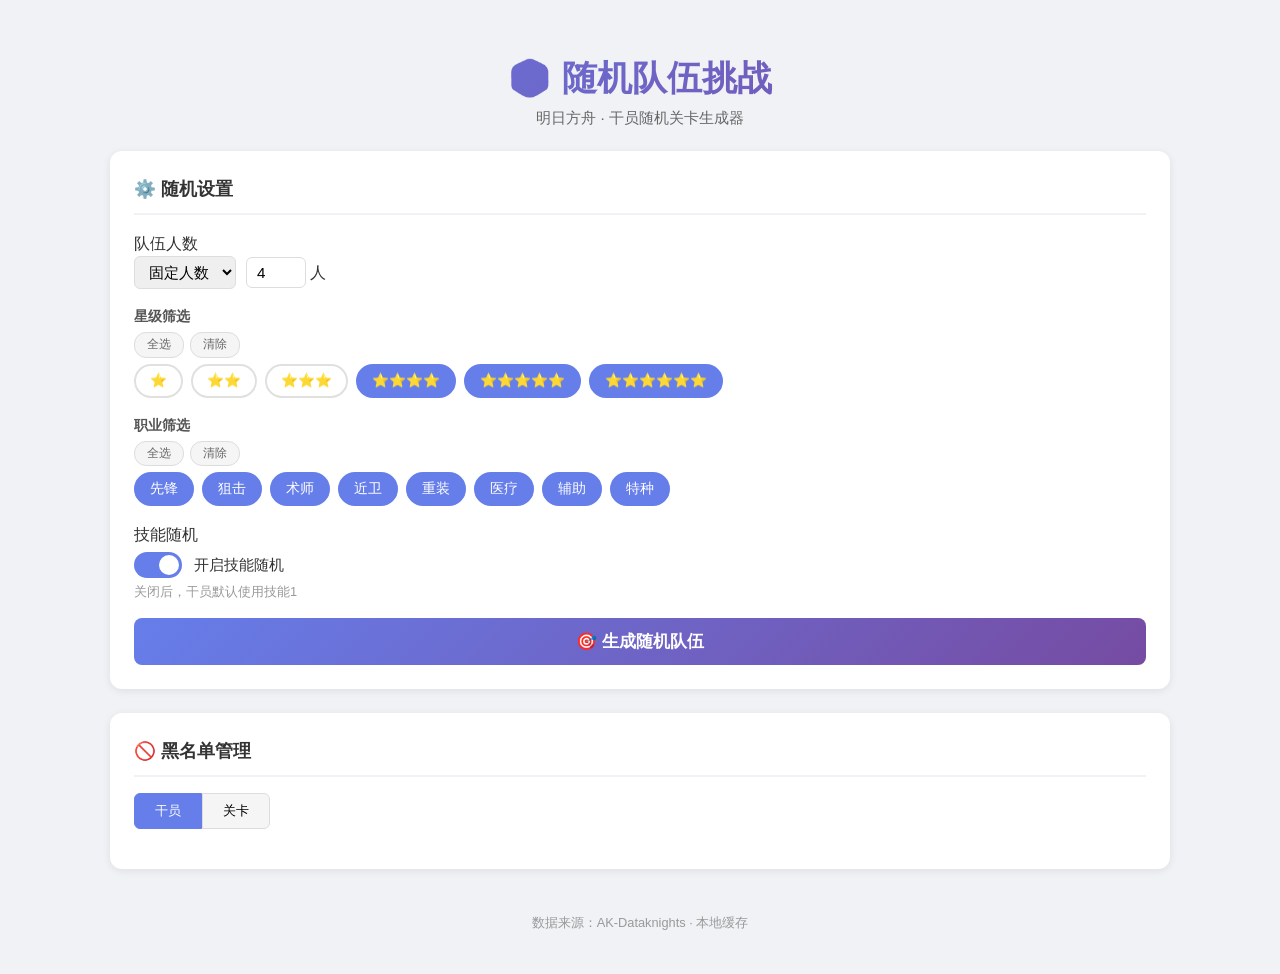
==== public/index.html @ 6cc7402a "cloudflare版本" ====
<!DOCTYPE html>
<html lang="zh-CN">
<head>
    <meta charset="UTF-8">
    <meta name="viewport" content="width=device-width, initial-scale=1.0">
    <title>明日方舟 - 随机队伍挑战</title>
    <link rel="stylesheet" href="style.css">
</head>
<body>
    <div id="app">
        <header>
            <h1>🎲 随机队伍挑战</h1>
            <p class="subtitle">明日方舟 · 干员随机关卡生成器</p>
        </header>

        <main>
            <!-- 设置面板 -->
            <section class="panel settings-panel">
                <h2>⚙️ 随机设置</h2>
                
                <div class="setting-group">
                    <label>队伍人数</label>
                    <div class="team-size-control">
                        <select id="sizeMode">
                            <option value="fixed">固定人数</option>
                            <option value="range">随机范围</option>
                        </select>
                        <div id="fixedSizeGroup">
                            <input type="number" id="fixedSize" value="4" min="1" max="12">
                            <span>人</span>
                        </div>
                        <div id="rangeSizeGroup" style="display:none;">
                            <input type="number" id="minSize" value="3" min="1" max="12">
                            <span>~</span>
                            <input type="number" id="maxSize" value="6" min="1" max="12">
                            <span>人</span>
                        </div>
                    </div>
                </div>

                <div class="setting-group">
                    <div class="setting-header">
                        <label for="starFilter">星级筛选</label>
                    </div>
                    <div class="filter-actions">
                        <button class="filter-btn select-all" data-target="star">全选</button>
                        <button class="filter-btn clear-all" data-target="star">清除</button>
                    </div>
                    <div class="filter-tags" id="starFilter">
                        <span class="tag" data-value="1">⭐</span>
                        <span class="tag" data-value="2">⭐⭐</span>
                        <span class="tag" data-value="3">⭐⭐⭐</span>
                        <span class="tag active" data-value="4">⭐⭐⭐⭐</span>
                        <span class="tag active" data-value="5">⭐⭐⭐⭐⭐</span>
                        <span class="tag active" data-value="6">⭐⭐⭐⭐⭐⭐</span>
                    </div>
                </div>

                <div class="setting-group">
                    <div class="setting-header">
                        <label for="professionFilter">职业筛选</label>
                    </div>
                    <div class="filter-actions">
                        <button class="filter-btn select-all" data-target="profession">全选</button>
                        <button class="filter-btn clear-all" data-target="profession">清除</button>
                    </div>
                    <div class="filter-tags" id="professionFilter">
                        <span class="tag active" data-value="先锋">先锋</span>
                        <span class="tag active" data-value="狙击">狙击</span>
                        <span class="tag active" data-value="术师">术师</span>
                        <span class="tag active" data-value="近卫">近卫</span>
                        <span class="tag active" data-value="重装">重装</span>
                        <span class="tag active" data-value="医疗">医疗</span>
                        <span class="tag active" data-value="辅助">辅助</span>
                        <span class="tag active" data-value="特种">特种</span>
                    </div>
                </div>
                <div class="setting-group">
                    <label>技能随机</label>
                    <div class="switch-wrapper">
                        <label class="switch">
                            <input type="checkbox" id="randomSkill" checked>
                            <span class="slider"></span>
                        </label>
                        <span class="switch-label" id="skillLabel">开启技能随机</span>
                    </div>
                    <p class="hint">关闭后，干员默认使用技能1</p>
                </div>

                <button id="generateBtn" class="btn-primary">🎯 生成随机队伍</button>
            </section>

            <!-- 结果展示 -->
            <section class="panel result-panel" id="resultPanel" style="display:none;">
                <h2>📋 随机结果</h2>
                
                <div class="stage-result" id="stageResult">
                    <h3>🎯 随机关卡</h3>
                    <div id="stageDisplay">加载中...</div>
                </div>

                <div class="team-result">
                    <h3>👥 队伍成员</h3>
                    <div id="teamDisplay" class="team-grid">
                        <!-- 动态渲染 -->
                    </div>
                </div>

                <div class="result-actions">
                    <button id="regenerateBtn" class="btn-secondary">🔄 重新生成</button>
                    <button id="excludeAllBtn" class="btn-danger">🚫 标记排除全部</button>
                </div>
            </section>

            <!-- 黑名单管理 -->
            <section class="panel exclude-panel">
                <h2>🚫 黑名单管理</h2>
                <div class="exclude-tabs">
                    <button class="tab-btn active" data-tab="operators">干员</button>
                    <button class="tab-btn" data-tab="stages">关卡</button>
                </div>
                <div id="excludeContent">
                    <!-- 动态渲染 -->
                </div>
            </section>
        </main>

        <footer>
            <p>数据来源：AK-Dataknights · 本地缓存</p>
        </footer>
    </div>

    <script src="script.js"></script>
</body>
</html>
---- public/style.css ----
* {
    margin: 0;
    padding: 0;
    box-sizing: border-box;
}

body {
    font-family: -apple-system, BlinkMacSystemFont, "Segoe UI", Roboto, sans-serif;
    background: #f0f2f5;
    color: #333;
    line-height: 1.6;
}

#app {
    max-width: 1100px;
    margin: 0 auto;
    padding: 20px;
}

header {
    text-align: center;
    padding: 30px 0 20px;
}

header h1 {
    font-size: 2.2em;
    background: linear-gradient(135deg, #667eea, #764ba2);
    -webkit-background-clip: text;
    -webkit-text-fill-color: transparent;
}

.subtitle {
    color: #666;
    font-size: 0.95em;
}

.panel {
    background: #fff;
    border-radius: 12px;
    padding: 24px;
    margin-bottom: 24px;
    box-shadow: 0 2px 8px rgba(0,0,0,0.08);
}

.panel h2 {
    font-size: 1.1em;
    margin-bottom: 16px;
    padding-bottom: 10px;
    border-bottom: 2px solid #f0f2f5;
}

.setting-group {
    margin-bottom: 16px;
}

.setting-header {
    display: flex;
    align-items: center;
    justify-content: flex-start;
    width: 100%;
    margin-bottom: 4px;
}

.setting-header label {
    font-weight: 600;
    font-size: 0.9em;
    color: #555;
    margin-bottom: 0;
}

/* 全选/清除按钮 - 紧挨在标题下方 */
.filter-actions {
    display: flex;
    gap: 6px;
    margin-bottom: 6px;
}

.filter-actions .filter-btn {
    padding: 1px 12px;
    border: 1px solid #ddd;
    border-radius: 12px;
    background: #f5f5f5;
    cursor: pointer;
    font-size: 0.75em;
    color: #666;
    transition: all 0.2s ease;
    display: inline-block;
    line-height: 1.8;
    user-select: none;
    margin: 0;
    box-shadow: none;
}

/* 全选按钮 hover - 绿色 */
.filter-actions .filter-btn.select-all:hover {
    background: #28a745;
    color: #fff;
    border-color: #28a745;
}

/* 清除按钮 hover - 红色 */
.filter-actions .filter-btn.clear-all:hover {
    background: #dc3545;
    color: #fff;
    border-color: #dc3545;
}

.filter-actions .filter-btn:active {
    transform: scale(0.95);
}

.filter-tags {
    display: flex;
    flex-wrap: wrap;
    gap: 8px;
    margin-top: 4px;
}

.team-size-control {
    display: flex;
    align-items: center;
    gap: 10px;
    flex-wrap: wrap;
}

.team-size-control select,
.team-size-control input {
    padding: 6px 10px;
    border: 1px solid #ddd;
    border-radius: 6px;
    font-size: 0.95em;
}

.team-size-control input {
    width: 60px;
}

.filter-tags {
    display: flex;
    flex-wrap: wrap;
    gap: 8px;
}

.tag {
    padding: 4px 14px;
    border: 2px solid #e0e0e0;
    border-radius: 20px;
    cursor: pointer;
    font-size: 0.85em;
    transition: all 0.2s;
    user-select: none;
}

.tag:hover {
    border-color: #667eea;
}

.tag.active {
    background: #667eea;
    color: #fff;
    border-color: #667eea;
}

/* Switch */
.setting-group .switch-wrapper {
    display: flex;
    align-items: center;
    gap: 12px;
    margin-top: 4px;
}

.switch {
    position: relative;
    display: inline-block;
    width: 48px;
    height: 26px;
    flex-shrink: 0;
}

.switch input {
    opacity: 0;
    width: 0;
    height: 0;
}

.slider {
    position: absolute;
    cursor: pointer;
    top: 0;
    left: 0;
    right: 0;
    bottom: 0;
    background: #ccc;
    border-radius: 26px;
    transition: 0.3s;
}

.slider::before {
    content: '';
    position: absolute;
    height: 20px;
    width: 20px;
    left: 3px;
    bottom: 3px;
    background: #fff;
    border-radius: 50%;
    transition: 0.3s;
}

.switch input:checked + .slider {
    background: #667eea;
}

.switch input:checked + .slider::before {
    transform: translateX(22px);
}

.switch-label {
    font-weight: 500;
    font-size: 0.95em;
    user-select: none;
}

.hint {
    font-size: 0.8em;
    color: #999;
    margin-top: 4px;
}

.btn-primary {
    width: 100%;
    padding: 12px;
    background: linear-gradient(135deg, #667eea, #764ba2);
    color: #fff;
    border: none;
    border-radius: 8px;
    font-size: 1.05em;
    font-weight: 600;
    cursor: pointer;
    transition: opacity 0.2s;
}

.btn-primary:hover {
    opacity: 0.9;
}

.btn-secondary {
    padding: 8px 20px;
    background: #667eea;
    color: #fff;
    border: none;
    border-radius: 6px;
    cursor: pointer;
    font-weight: 500;
}

.btn-danger {
    padding: 8px 20px;
    background: #e74c3c;
    color: #fff;
    border: none;
    border-radius: 6px;
    cursor: pointer;
    font-weight: 500;
}

.stage-result {
    background: #f8f9ff;
    padding: 16px;
    border-radius: 8px;
    margin-bottom: 16px;
}

.stage-result h3 {
    font-size: 0.95em;
    color: #555;
    margin-bottom: 4px;
}

#stageDisplay {
    font-size: 1.3em;
    font-weight: 600;
}

/* ===== 编队网格布局 - 2行6列 ===== */
.team-grid {
    display: grid;
    grid-template-columns: repeat(6, 1fr);
    gap: 8px;
    margin-top: 8px;
    max-width: 100%;
}

.team-grid .team-card {
    background: #f8f9ff;
    padding: 8px 6px;
    border-radius: 6px;
    border-left: 3px solid #667eea;
    text-align: center;
    font-size: 0.8em;
    min-height: 70px;
    display: flex;
    flex-direction: column;
    justify-content: center;
    align-items: center;
}

.team-card .op-name {
    font-weight: 600;
    font-size: 0.9em;
}

.team-card .op-info {
    font-size: 0.7em;
    color: #666;
}

.team-card .op-skill {
    font-size: 0.7em;
    color: #764ba2;
    margin-top: 2px;
}

.team-card .exclude-op-btn {
    margin-top: 4px;
    font-size: 0.65em;
    padding: 1px 8px;
    border: 1px solid #ddd;
    border-radius: 3px;
    cursor: pointer;
    background: #fff;
    transition: all 0.2s;
}

.team-card .exclude-op-btn:hover {
    background: #fee;
    border-color: #e74c3c;
}

/* 空位卡片 */
.team-card.empty-slot {
    background: #f5f5f7;
    border-left-color: #ccc;
    color: #bbb;
    font-size: 0.7em;
}

.star-emoji {
    color: #f5a623;
}

.result-actions {
    display: flex;
    gap: 12px;
    margin-top: 16px;
    flex-wrap: wrap;
}

.exclude-tabs {
    display: flex;
    gap: 0;
    margin-bottom: 16px;
}

.tab-btn {
    padding: 8px 20px;
    border: 1px solid #ddd;
    background: #f5f5f5;
    cursor: pointer;
    font-weight: 500;
}

.tab-btn:first-child {
    border-radius: 6px 0 0 6px;
}

.tab-btn:last-child {
    border-radius: 0 6px 6px 0;
}

.tab-btn.active {
    background: #667eea;
    color: #fff;
    border-color: #667eea;
}

.exclude-list {
    display: flex;
    flex-wrap: wrap;
    gap: 8px;
}

.exclude-item {
    background: #f0f2f5;
    padding: 4px 12px;
    border-radius: 16px;
    font-size: 0.85em;
    display: inline-flex;
    align-items: center;
    gap: 8px;
}

.exclude-item .remove-btn {
    cursor: pointer;
    color: #e74c3c;
    font-weight: bold;
}

.exclude-item .remove-btn:hover {
    color: #c0392b;
}

.empty-hint {
    color: #999;
    font-size: 0.9em;
}

footer {
    text-align: center;
    color: #999;
    font-size: 0.8em;
    padding: 20px 0;
}

/* ===== 响应式 ===== */

/* 平板：改为4列 */
@media (max-width: 820px) {
    .team-grid {
        grid-template-columns: repeat(4, 1fr);
    }
}

/* 手机：改为2列 */
@media (max-width: 540px) {
    .team-grid {
        grid-template-columns: repeat(2, 1fr);
    }
    
    .filter-actions .filter-btn {
        padding: 1px 8px;
        font-size: 0.75em;
    }
    
    .panel {
        padding: 16px;
    }
}

/* ===== 干员头像样式 ===== */
.avatar-wrapper {
    display: flex;
    justify-content: center;
    align-items: center;
    width: 56px;
    height: 56px;
    margin: 0 auto 4px;
    border-radius: 50%;
    overflow: hidden;
    background: #e8ecf1;
    border: 2px solid #ddd;
    flex-shrink: 0;
}

.op-avatar {
    width: 100%;
    height: 100%;
    object-fit: cover;
    display: block;
}

.avatar-placeholder {
    display: flex;
    justify-content: center;
    align-items: center;
    width: 100%;
    height: 100%;
    font-size: 1.5em;
    color: #bbb;
}

/* 卡片内头像区域调整 */
.team-card {
    background: #f8f9ff;
    padding: 8px 6px;
    border-radius: 6px;
    border-left: 3px solid #667eea;
    text-align: center;
    font-size: 0.8em;
    min-height: 120px;
    display: flex;
    flex-direction: column;
    justify-content: center;
    align-items: center;
}

/* 空位卡片样式调整 */
.team-card.empty-slot {
    background: #f5f5f7;
    border-left-color: #ccc;
    color: #bbb;
    font-size: 0.7em;
    min-height: 120px;
    display: flex;
    justify-content: center;
    align-items: center;
}
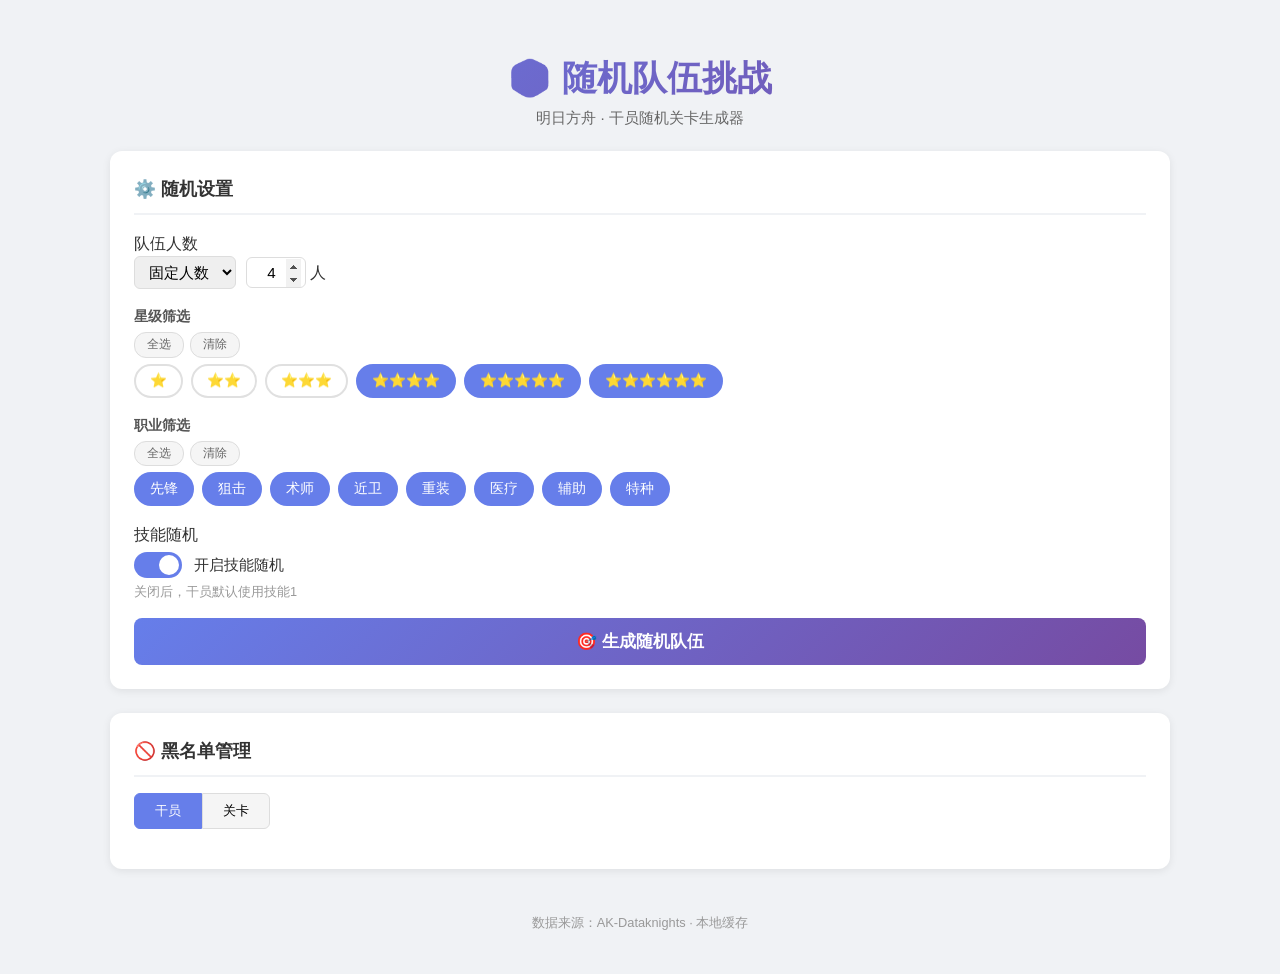
==== commit 21a65869: "人数选择优化" ====
--- a/public/index.html
+++ b/public/index.html
@@ -26,13 +26,13 @@
                             <option value="range">随机范围</option>
                         </select>
                         <div id="fixedSizeGroup">
-                            <input type="number" id="fixedSize" value="4" min="1" max="12">
+                            <input type="number" id="fixedSize" value="4" min="1" max="12" step="1" inputmode="numeric">
                             <span>人</span>
                         </div>
                         <div id="rangeSizeGroup" style="display:none;">
-                            <input type="number" id="minSize" value="3" min="1" max="12">
+                            <input type="number" id="minSize" value="3" min="1" max="12" step="1" inputmode="numeric">
                             <span>~</span>
-                            <input type="number" id="maxSize" value="6" min="1" max="12">
+                            <input type="number" id="maxSize" value="6" min="1" max="12" step="1" inputmode="numeric">
                             <span>人</span>
                         </div>
                     </div>
--- a/public/style.css
+++ b/public/style.css
@@ -133,6 +133,40 @@
 
 .team-size-control input {
     width: 60px;
+}
+/* 数字输入框：统一 spinner，兼容移动端 */
+.team-size-control input[type="number"] {
+    width: 60px;
+    padding: 6px 4px 6px 10px;
+    border: 1px solid #ddd;
+    border-radius: 6px;
+    font-size: 0.95em;
+    text-align: center;
+    /* 恢复默认 spinner，允许点击 */
+    -moz-appearance: number-input;
+    appearance: auto;
+}
+
+/* WebKit 系浏览器（Chrome / Safari / 移动端）的 spinner 按钮 */
+.team-size-control input[type="number"]::-webkit-inner-spin-button,
+.team-size-control input[type="number"]::-webkit-outer-spin-button {
+    -webkit-appearance: inner-spin-button;
+    opacity: 1;           /* 之前可能被隐藏 */
+    height: 28px;
+    cursor: pointer;
+}
+
+/* 移动端：稍微放大，方便点按 */
+@media (max-width: 540px) {
+    .team-size-control input[type="number"] {
+        width: 68px;
+        padding: 8px 4px 8px 8px;
+        font-size: 1em;
+    }
+    .team-size-control input[type="number"]::-webkit-inner-spin-button,
+    .team-size-control input[type="number"]::-webkit-outer-spin-button {
+        height: 34px;
+    }
 }
 
 .filter-tags {
@@ -283,12 +317,31 @@
 }
 
 /* ===== 编队网格布局 - 2行6列 ===== */
+/* 默认：PC 端 6 列 2 行 */
 .team-grid {
+    --team-cols: 6;
+    --team-rows: 2;
     display: grid;
-    grid-template-columns: repeat(6, 1fr);
+    grid-template-columns: repeat(var(--team-cols), 1fr);
     gap: 8px;
     margin-top: 8px;
     max-width: 100%;
+}
+
+/* 平板：4 列 3 行 */
+@media (max-width: 820px) {
+    .team-grid {
+        --team-cols: 4;
+        --team-rows: 3;
+    }
+}
+
+/* 手机：2 列 6 行 */
+@media (max-width: 540px) {
+    .team-grid {
+        --team-cols: 2;
+        --team-rows: 6;
+    }
 }
 
 .team-grid .team-card {
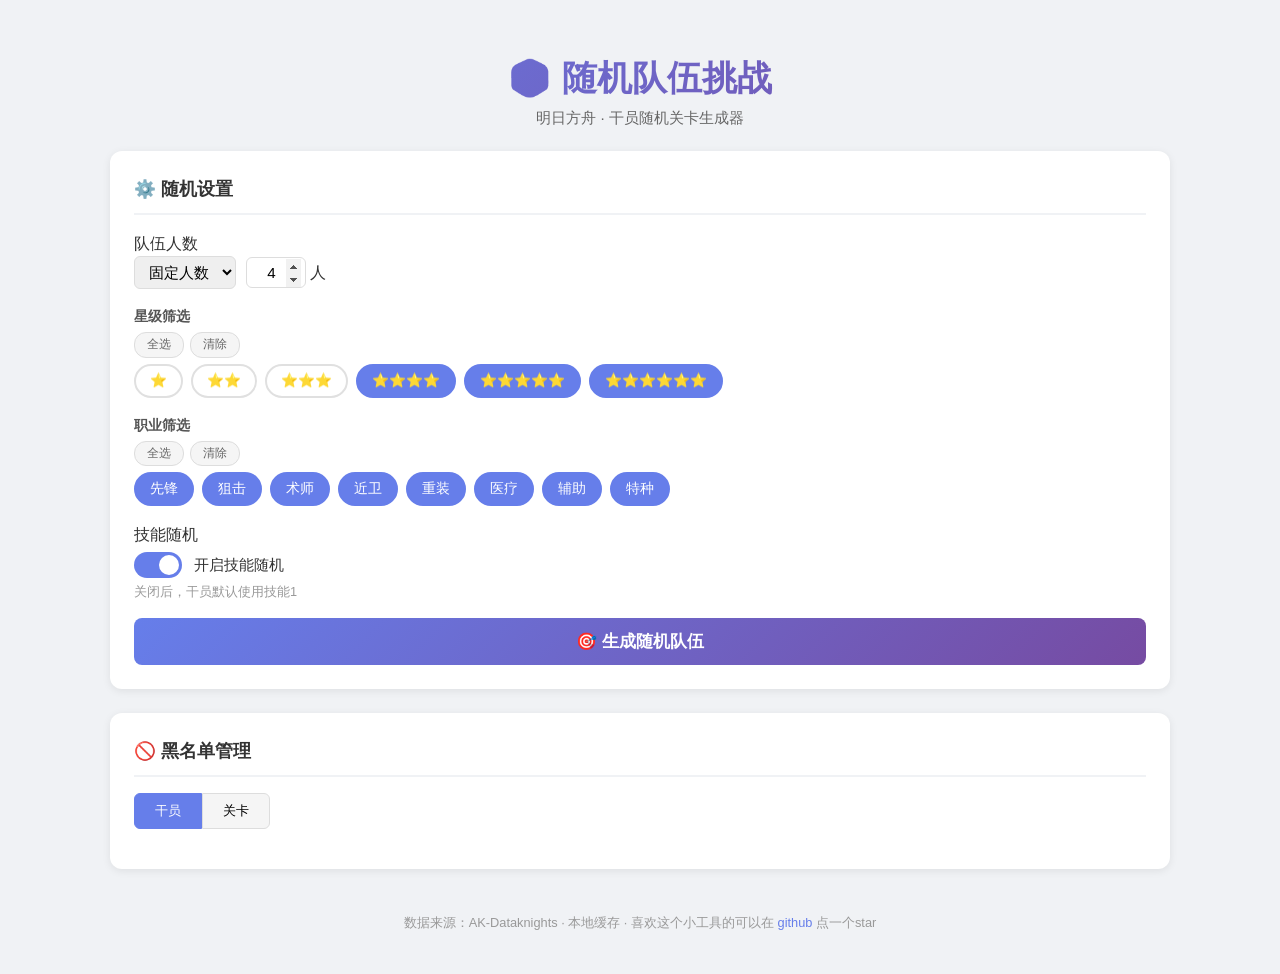
==== commit 2a905a4c: "github链接添加" ====
--- a/public/index.html
+++ b/public/index.html
@@ -126,7 +126,7 @@
         </main>
 
         <footer>
-            <p>数据来源：AK-Dataknights · 本地缓存</p>
+            <p>数据来源：AK-Dataknights · 本地缓存 · 喜欢这个小工具的可以在 <a href="https://github.com/NagaMao/ArkRandomChallenge" target="_blank" rel="noopener">github</a> 点一个star</p>
         </footer>
     </div>
 
--- a/public/style.css
+++ b/public/style.css
@@ -474,7 +474,14 @@
     font-size: 0.8em;
     padding: 20px 0;
 }
-
+footer a {
+    color: #667eea;
+    text-decoration: none;
+}
+
+footer a:hover {
+    text-decoration: underline;
+}
 /* ===== 响应式 ===== */
 
 /* 平板：改为4列 */
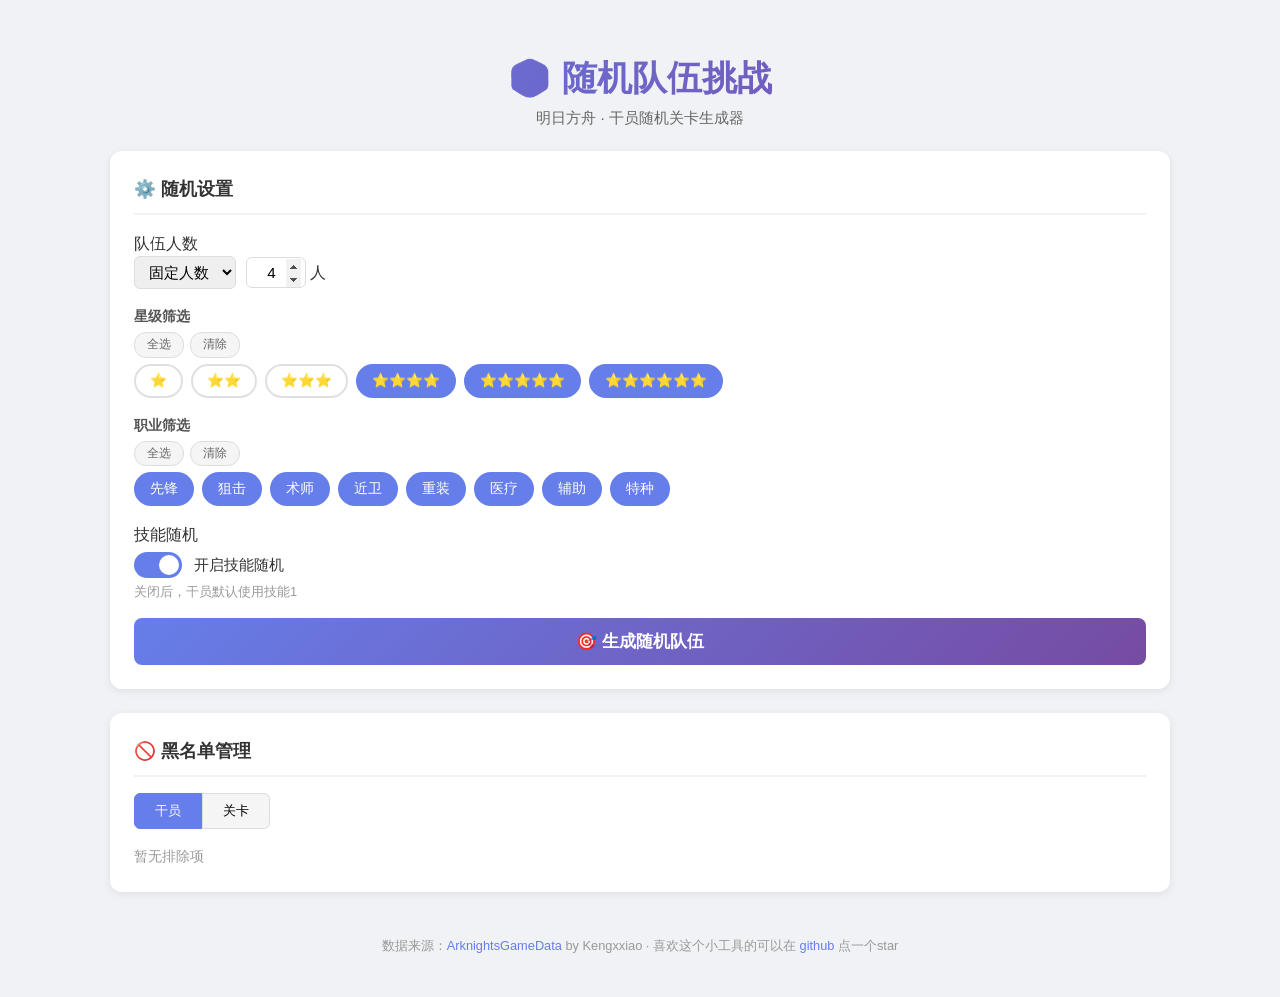
==== commit 7dd81325: "数据来源链接" ====
--- a/public/index.html
+++ b/public/index.html
@@ -126,7 +126,7 @@
         </main>
 
         <footer>
-            <p>数据来源：AK-Dataknights · 本地缓存 · 喜欢这个小工具的可以在 <a href="https://github.com/NagaMao/ArkRandomChallenge" target="_blank" rel="noopener">github</a> 点一个star</p>
+            <p>数据来源：<a href="https://github.com/Kengxxiao/ArknightsGameData" target="_blank" rel="noopener">ArknightsGameData</a> by Kengxxiao · 喜欢这个小工具的可以在 <a href="https://github.com/NagaMao/ArkRandomChallenge" target="_blank" rel="noopener">github</a> 点一个star</p>
         </footer>
     </div>
 
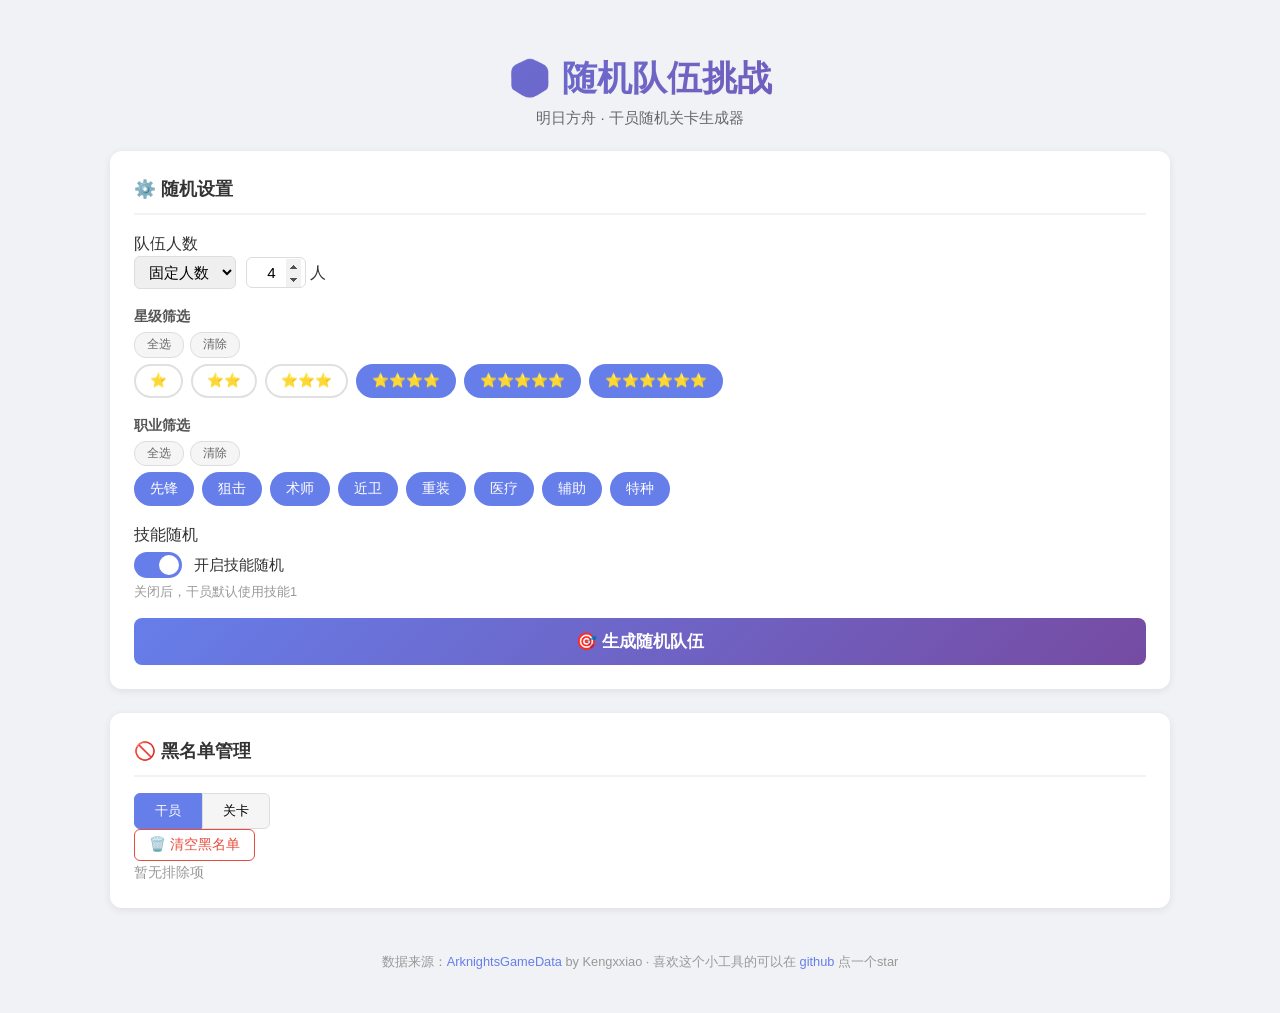
==== commit cb21c73f: "清除黑名单按钮" ====
--- a/public/index.html
+++ b/public/index.html
@@ -119,6 +119,7 @@
                     <button class="tab-btn active" data-tab="operators">干员</button>
                     <button class="tab-btn" data-tab="stages">关卡</button>
                 </div>
+                <button id="clearExcludeBtn" class="btn-clear-exclude">🗑️ 清空黑名单</button>
                 <div id="excludeContent">
                     <!-- 动态渲染 -->
                 </div>
--- a/public/style.css
+++ b/public/style.css
@@ -463,6 +463,37 @@
     color: #c0392b;
 }
 
+.exclude-header {
+    display: flex;
+    justify-content: space-between;
+    align-items: center;
+    margin-bottom: 16px;
+    flex-wrap: wrap;
+    gap: 8px;
+}
+
+.exclude-tabs {
+    display: flex;
+    gap: 0;
+    margin-bottom: 0;
+}
+
+.btn-clear-exclude {
+    padding: 6px 14px;
+    background: #fff;
+    color: #e74c3c;
+    border: 1px solid #e74c3c;
+    border-radius: 6px;
+    cursor: pointer;
+    font-size: 0.85em;
+    font-weight: 500;
+    transition: all 0.2s;
+}
+
+.btn-clear-exclude:hover {
+    background: #e74c3c;
+    color: #fff;
+}
 .empty-hint {
     color: #999;
     font-size: 0.9em;
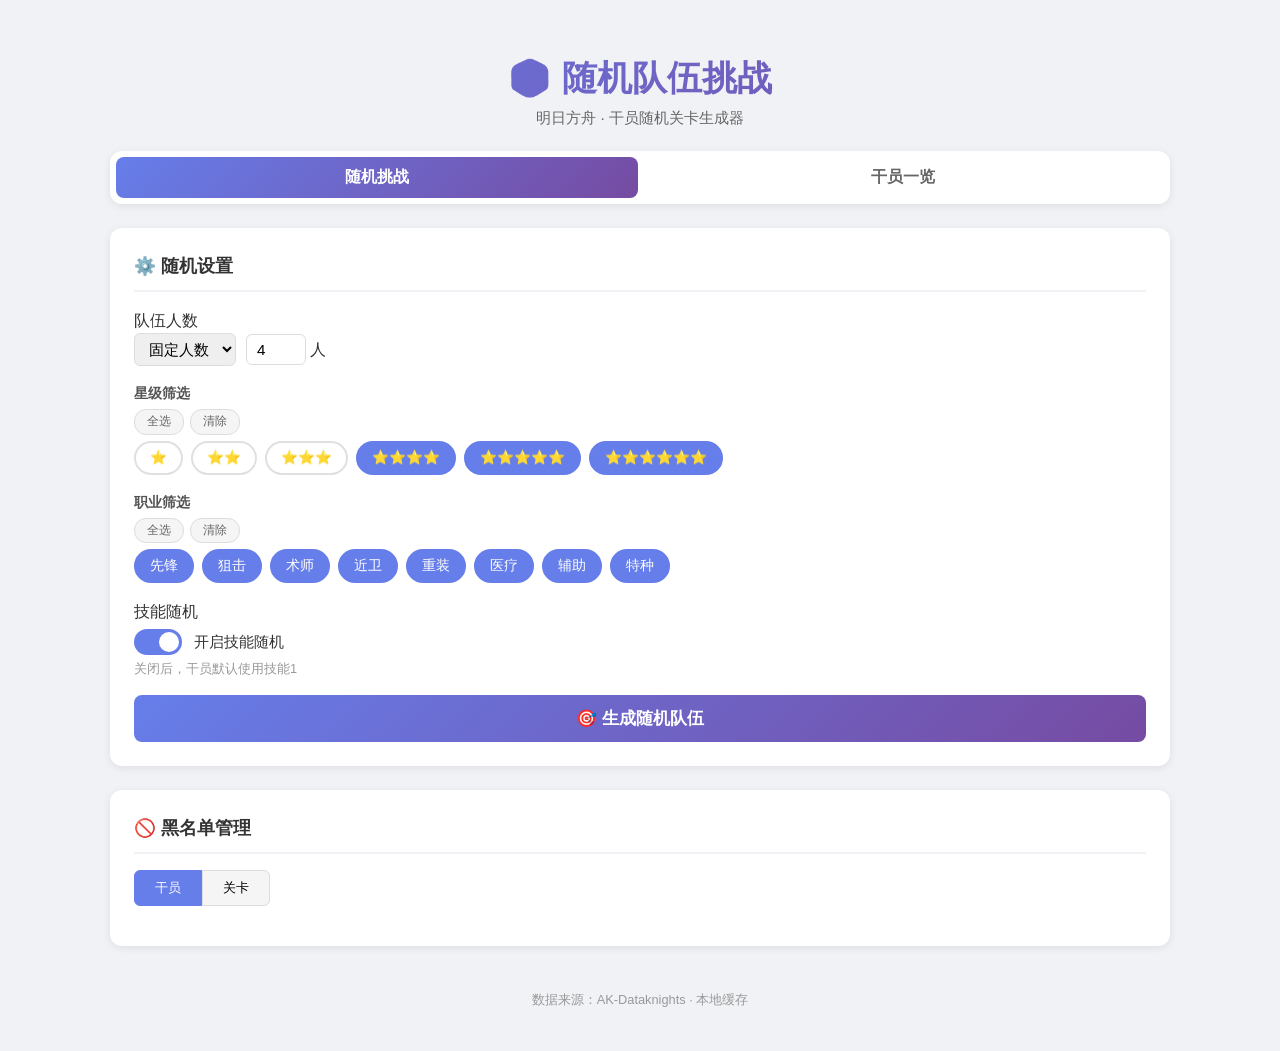
==== commit 65304b4d: "增加干员一览" ====
--- a/public/index.html
+++ b/public/index.html
@@ -13,124 +13,183 @@
             <p class="subtitle">明日方舟 · 干员随机关卡生成器</p>
         </header>
 
+        <!-- 顶部导航栏 -->
+        <nav class="navbar">
+            <button class="nav-tab active" data-page="challenge">随机挑战</button>
+            <button class="nav-tab" data-page="operators">干员一览</button>
+        </nav>
+
         <main>
-            <!-- 设置面板 -->
-            <section class="panel settings-panel">
-                <h2>⚙️ 随机设置</h2>
-                
-                <div class="setting-group">
-                    <label>队伍人数</label>
-                    <div class="team-size-control">
-                        <select id="sizeMode">
-                            <option value="fixed">固定人数</option>
-                            <option value="range">随机范围</option>
-                        </select>
-                        <div id="fixedSizeGroup">
-                            <input type="number" id="fixedSize" value="4" min="1" max="12" step="1" inputmode="numeric">
-                            <span>人</span>
-                        </div>
-                        <div id="rangeSizeGroup" style="display:none;">
-                            <input type="number" id="minSize" value="3" min="1" max="12" step="1" inputmode="numeric">
-                            <span>~</span>
-                            <input type="number" id="maxSize" value="6" min="1" max="12" step="1" inputmode="numeric">
-                            <span>人</span>
+            <!-- ===================== 页面：随机挑战 ===================== -->
+            <div class="page active" id="page-challenge">
+                <!-- 设置面板 -->
+                <section class="panel settings-panel">
+                    <h2>⚙️ 随机设置</h2>
+
+                    <div class="setting-group">
+                        <label>队伍人数</label>
+                        <div class="team-size-control">
+                            <select id="sizeMode">
+                                <option value="fixed">固定人数</option>
+                                <option value="range">随机范围</option>
+                            </select>
+                            <div id="fixedSizeGroup">
+                                <input type="number" id="fixedSize" value="4" min="1" max="12">
+                                <span>人</span>
+                            </div>
+                            <div id="rangeSizeGroup" style="display:none;">
+                                <input type="number" id="minSize" value="3" min="1" max="12">
+                                <span>~</span>
+                                <input type="number" id="maxSize" value="6" min="1" max="12">
+                                <span>人</span>
+                            </div>
                         </div>
                     </div>
-                </div>
 
-                <div class="setting-group">
-                    <div class="setting-header">
-                        <label for="starFilter">星级筛选</label>
+                    <div class="setting-group">
+                        <div class="setting-header">
+                            <label for="starFilter">星级筛选</label>
+                        </div>
+                        <div class="filter-actions">
+                            <button class="filter-btn select-all" data-target="star">全选</button>
+                            <button class="filter-btn clear-all" data-target="star">清除</button>
+                        </div>
+                        <div class="filter-tags" id="starFilter">
+                            <span class="tag" data-value="1">⭐</span>
+                            <span class="tag" data-value="2">⭐⭐</span>
+                            <span class="tag" data-value="3">⭐⭐⭐</span>
+                            <span class="tag active" data-value="4">⭐⭐⭐⭐</span>
+                            <span class="tag active" data-value="5">⭐⭐⭐⭐⭐</span>
+                            <span class="tag active" data-value="6">⭐⭐⭐⭐⭐⭐</span>
+                        </div>
                     </div>
-                    <div class="filter-actions">
-                        <button class="filter-btn select-all" data-target="star">全选</button>
-                        <button class="filter-btn clear-all" data-target="star">清除</button>
+
+                    <div class="setting-group">
+                        <div class="setting-header">
+                            <label for="professionFilter">职业筛选</label>
+                        </div>
+                        <div class="filter-actions">
+                            <button class="filter-btn select-all" data-target="profession">全选</button>
+                            <button class="filter-btn clear-all" data-target="profession">清除</button>
+                        </div>
+                        <div class="filter-tags" id="professionFilter">
+                            <span class="tag active" data-value="先锋">先锋</span>
+                            <span class="tag active" data-value="狙击">狙击</span>
+                            <span class="tag active" data-value="术师">术师</span>
+                            <span class="tag active" data-value="近卫">近卫</span>
+                            <span class="tag active" data-value="重装">重装</span>
+                            <span class="tag active" data-value="医疗">医疗</span>
+                            <span class="tag active" data-value="辅助">辅助</span>
+                            <span class="tag active" data-value="特种">特种</span>
+                        </div>
                     </div>
-                    <div class="filter-tags" id="starFilter">
-                        <span class="tag" data-value="1">⭐</span>
-                        <span class="tag" data-value="2">⭐⭐</span>
-                        <span class="tag" data-value="3">⭐⭐⭐</span>
-                        <span class="tag active" data-value="4">⭐⭐⭐⭐</span>
-                        <span class="tag active" data-value="5">⭐⭐⭐⭐⭐</span>
-                        <span class="tag active" data-value="6">⭐⭐⭐⭐⭐⭐</span>
+                    <div class="setting-group">
+                        <label>技能随机</label>
+                        <div class="switch-wrapper">
+                            <label class="switch">
+                                <input type="checkbox" id="randomSkill" checked>
+                                <span class="slider"></span>
+                            </label>
+                            <span class="switch-label" id="skillLabel">开启技能随机</span>
+                        </div>
+                        <p class="hint">关闭后，干员默认使用技能1</p>
                     </div>
-                </div>
 
-                <div class="setting-group">
-                    <div class="setting-header">
-                        <label for="professionFilter">职业筛选</label>
+                    <button id="generateBtn" class="btn-primary">🎯 生成随机队伍</button>
+                </section>
+
+                <!-- 结果展示 -->
+                <section class="panel result-panel" id="resultPanel" style="display:none;">
+                    <h2>📋 随机结果</h2>
+
+                    <div class="stage-result" id="stageResult">
+                        <h3>🎯 随机关卡</h3>
+                        <div id="stageDisplay">加载中...</div>
                     </div>
-                    <div class="filter-actions">
-                        <button class="filter-btn select-all" data-target="profession">全选</button>
-                        <button class="filter-btn clear-all" data-target="profession">清除</button>
+
+                    <div class="team-result">
+                        <h3>👥 队伍成员</h3>
+                        <div id="teamDisplay" class="team-grid">
+                            <!-- 动态渲染 -->
+                        </div>
                     </div>
-                    <div class="filter-tags" id="professionFilter">
-                        <span class="tag active" data-value="先锋">先锋</span>
-                        <span class="tag active" data-value="狙击">狙击</span>
-                        <span class="tag active" data-value="术师">术师</span>
-                        <span class="tag active" data-value="近卫">近卫</span>
-                        <span class="tag active" data-value="重装">重装</span>
-                        <span class="tag active" data-value="医疗">医疗</span>
-                        <span class="tag active" data-value="辅助">辅助</span>
-                        <span class="tag active" data-value="特种">特种</span>
+
+                    <div class="result-actions">
+                        <button id="regenerateBtn" class="btn-secondary">🔄 重新生成</button>
+                        <button id="excludeAllBtn" class="btn-danger">🚫 标记排除全部</button>
                     </div>
-                </div>
-                <div class="setting-group">
-                    <label>技能随机</label>
-                    <div class="switch-wrapper">
-                        <label class="switch">
-                            <input type="checkbox" id="randomSkill" checked>
-                            <span class="slider"></span>
-                        </label>
-                        <span class="switch-label" id="skillLabel">开启技能随机</span>
+                </section>
+
+                <!-- 黑名单管理 -->
+                <section class="panel exclude-panel">
+                    <h2>🚫 黑名单管理</h2>
+                    <div class="exclude-tabs">
+                        <button class="tab-btn active" data-tab="operators">干员</button>
+                        <button class="tab-btn" data-tab="stages">关卡</button>
                     </div>
-                    <p class="hint">关闭后，干员默认使用技能1</p>
-                </div>
-
-                <button id="generateBtn" class="btn-primary">🎯 生成随机队伍</button>
-            </section>
-
-            <!-- 结果展示 -->
-            <section class="panel result-panel" id="resultPanel" style="display:none;">
-                <h2>📋 随机结果</h2>
-                
-                <div class="stage-result" id="stageResult">
-                    <h3>🎯 随机关卡</h3>
-                    <div id="stageDisplay">加载中...</div>
-                </div>
-
-                <div class="team-result">
-                    <h3>👥 队伍成员</h3>
-                    <div id="teamDisplay" class="team-grid">
+                    <div id="excludeContent">
                         <!-- 动态渲染 -->
                     </div>
-                </div>
+                </section>
+            </div>
 
-                <div class="result-actions">
-                    <button id="regenerateBtn" class="btn-secondary">🔄 重新生成</button>
-                    <button id="excludeAllBtn" class="btn-danger">🚫 标记排除全部</button>
-                </div>
-            </section>
+            <!-- ===================== 页面：干员一览 ===================== -->
+            <div class="page" id="page-operators">
+                <section class="panel operators-panel">
+                    <h2>👥 干员一览</h2>
 
-            <!-- 黑名单管理 -->
-            <section class="panel exclude-panel">
-                <h2>🚫 黑名单管理</h2>
-                <div class="exclude-tabs">
-                    <button class="tab-btn active" data-tab="operators">干员</button>
-                    <button class="tab-btn" data-tab="stages">关卡</button>
-                </div>
-                <button id="clearExcludeBtn" class="btn-clear-exclude">🗑️ 清空黑名单</button>
-                <div id="excludeContent">
-                    <!-- 动态渲染 -->
-                </div>
-            </section>
+                    <div class="setting-group">
+                        <div class="setting-header">
+                            <label>职业筛选</label>
+                        </div>
+                        <div class="filter-actions">
+                            <button class="filter-btn select-all" data-target="op-profession">全选</button>
+                            <button class="filter-btn clear-all" data-target="op-profession">清除</button>
+                        </div>
+                        <div class="filter-tags" id="opProfessionFilter">
+                            <span class="tag active" data-value="先锋">先锋</span>
+                            <span class="tag active" data-value="狙击">狙击</span>
+                            <span class="tag active" data-value="术师">术师</span>
+                            <span class="tag active" data-value="近卫">近卫</span>
+                            <span class="tag active" data-value="重装">重装</span>
+                            <span class="tag active" data-value="医疗">医疗</span>
+                            <span class="tag active" data-value="辅助">辅助</span>
+                            <span class="tag active" data-value="特种">特种</span>
+                        </div>
+                    </div>
+
+                    <div class="setting-group">
+                        <div class="setting-header">
+                            <label>星级筛选</label>
+                        </div>
+                        <div class="filter-actions">
+                            <button class="filter-btn select-all" data-target="op-star">全选</button>
+                            <button class="filter-btn clear-all" data-target="op-star">清除</button>
+                        </div>
+                        <div class="filter-tags" id="opStarFilter">
+                            <span class="tag active" data-value="1">⭐</span>
+                            <span class="tag active" data-value="2">⭐⭐</span>
+                            <span class="tag active" data-value="3">⭐⭐⭐</span>
+                            <span class="tag active" data-value="4">⭐⭐⭐⭐</span>
+                            <span class="tag active" data-value="5">⭐⭐⭐⭐⭐</span>
+                            <span class="tag active" data-value="6">⭐⭐⭐⭐⭐⭐</span>
+                        </div>
+                    </div>
+
+                    <p class="hint" id="opCountHint">加载中...</p>
+
+                    <div id="operatorsGrid" class="operators-grid">
+                        <!-- 动态渲染 -->
+                    </div>
+                </section>
+            </div>
         </main>
 
         <footer>
-            <p>数据来源：<a href="https://github.com/Kengxxiao/ArknightsGameData" target="_blank" rel="noopener">ArknightsGameData</a> by Kengxxiao · 喜欢这个小工具的可以在 <a href="https://github.com/NagaMao/ArkRandomChallenge" target="_blank" rel="noopener">github</a> 点一个star</p>
+            <p>数据来源：AK-Dataknights · 本地缓存</p>
         </footer>
     </div>
 
     <script src="script.js"></script>
 </body>
-</html>+</html>
--- a/public/style.css
+++ b/public/style.css
@@ -133,40 +133,6 @@
 
 .team-size-control input {
     width: 60px;
-}
-/* 数字输入框：统一 spinner，兼容移动端 */
-.team-size-control input[type="number"] {
-    width: 60px;
-    padding: 6px 4px 6px 10px;
-    border: 1px solid #ddd;
-    border-radius: 6px;
-    font-size: 0.95em;
-    text-align: center;
-    /* 恢复默认 spinner，允许点击 */
-    -moz-appearance: number-input;
-    appearance: auto;
-}
-
-/* WebKit 系浏览器（Chrome / Safari / 移动端）的 spinner 按钮 */
-.team-size-control input[type="number"]::-webkit-inner-spin-button,
-.team-size-control input[type="number"]::-webkit-outer-spin-button {
-    -webkit-appearance: inner-spin-button;
-    opacity: 1;           /* 之前可能被隐藏 */
-    height: 28px;
-    cursor: pointer;
-}
-
-/* 移动端：稍微放大，方便点按 */
-@media (max-width: 540px) {
-    .team-size-control input[type="number"] {
-        width: 68px;
-        padding: 8px 4px 8px 8px;
-        font-size: 1em;
-    }
-    .team-size-control input[type="number"]::-webkit-inner-spin-button,
-    .team-size-control input[type="number"]::-webkit-outer-spin-button {
-        height: 34px;
-    }
 }
 
 .filter-tags {
@@ -317,31 +283,12 @@
 }
 
 /* ===== 编队网格布局 - 2行6列 ===== */
-/* 默认：PC 端 6 列 2 行 */
 .team-grid {
-    --team-cols: 6;
-    --team-rows: 2;
     display: grid;
-    grid-template-columns: repeat(var(--team-cols), 1fr);
+    grid-template-columns: repeat(6, 1fr);
     gap: 8px;
     margin-top: 8px;
     max-width: 100%;
-}
-
-/* 平板：4 列 3 行 */
-@media (max-width: 820px) {
-    .team-grid {
-        --team-cols: 4;
-        --team-rows: 3;
-    }
-}
-
-/* 手机：2 列 6 行 */
-@media (max-width: 540px) {
-    .team-grid {
-        --team-cols: 2;
-        --team-rows: 6;
-    }
 }
 
 .team-grid .team-card {
@@ -463,37 +410,6 @@
     color: #c0392b;
 }
 
-.exclude-header {
-    display: flex;
-    justify-content: space-between;
-    align-items: center;
-    margin-bottom: 16px;
-    flex-wrap: wrap;
-    gap: 8px;
-}
-
-.exclude-tabs {
-    display: flex;
-    gap: 0;
-    margin-bottom: 0;
-}
-
-.btn-clear-exclude {
-    padding: 6px 14px;
-    background: #fff;
-    color: #e74c3c;
-    border: 1px solid #e74c3c;
-    border-radius: 6px;
-    cursor: pointer;
-    font-size: 0.85em;
-    font-weight: 500;
-    transition: all 0.2s;
-}
-
-.btn-clear-exclude:hover {
-    background: #e74c3c;
-    color: #fff;
-}
 .empty-hint {
     color: #999;
     font-size: 0.9em;
@@ -505,14 +421,7 @@
     font-size: 0.8em;
     padding: 20px 0;
 }
-footer a {
-    color: #667eea;
-    text-decoration: none;
-}
-
-footer a:hover {
-    text-decoration: underline;
-}
+
 /* ===== 响应式 ===== */
 
 /* 平板：改为4列 */
@@ -595,4 +504,132 @@
     display: flex;
     justify-content: center;
     align-items: center;
+}
+
+/* ===== 顶部导航栏 ===== */
+.navbar {
+    display: flex;
+    gap: 4px;
+    background: #fff;
+    border-radius: 12px;
+    padding: 6px;
+    margin-bottom: 24px;
+    box-shadow: 0 2px 8px rgba(0,0,0,0.08);
+    position: sticky;
+    top: 0;
+    z-index: 100;
+}
+
+.nav-tab {
+    flex: 1;
+    padding: 10px 16px;
+    border: none;
+    border-radius: 8px;
+    background: transparent;
+    color: #666;
+    font-size: 1em;
+    font-weight: 600;
+    cursor: pointer;
+    transition: all 0.2s ease;
+    user-select: none;
+}
+
+.nav-tab:hover {
+    background: #f0f2f5;
+    color: #667eea;
+}
+
+.nav-tab.active {
+    background: linear-gradient(135deg, #667eea, #764ba2);
+    color: #fff;
+}
+
+/* ===== 页面显示切换 ===== */
+.page {
+    display: none;
+}
+
+.page.active {
+    display: block;
+}
+
+/* ===== 干员一览网格 ===== */
+.operators-grid {
+    display: grid;
+    grid-template-columns: repeat(auto-fill, minmax(96px, 1fr));
+    gap: 12px;
+    margin-top: 8px;
+}
+
+.op-card {
+    background: #f8f9ff;
+    border: 1px solid #eef0f6;
+    border-radius: 10px;
+    padding: 10px 6px;
+    display: flex;
+    flex-direction: column;
+    align-items: center;
+    text-align: center;
+    transition: transform 0.15s ease, box-shadow 0.15s ease;
+}
+
+.op-card:hover {
+    transform: translateY(-2px);
+    box-shadow: 0 4px 12px rgba(102,126,234,0.18);
+}
+
+.op-card-avatar {
+    width: 64px;
+    height: 64px;
+    border-radius: 50%;
+    overflow: hidden;
+    background: #e8ecf1;
+    border: 2px solid #ddd;
+    display: flex;
+    justify-content: center;
+    align-items: center;
+    margin-bottom: 6px;
+    flex-shrink: 0;
+}
+
+.op-card-name {
+    font-weight: 600;
+    font-size: 0.85em;
+    line-height: 1.3;
+    word-break: break-all;
+}
+
+.op-card-meta {
+    display: flex;
+    flex-direction: column;
+    align-items: center;
+    gap: 2px;
+    margin-top: 4px;
+}
+
+.op-card-star {
+    font-size: 0.7em;
+    color: #f5a623;
+    line-height: 1;
+    letter-spacing: -1px;
+}
+
+.op-card-profession {
+    font-size: 0.7em;
+    color: #764ba2;
+    background: rgba(118,75,162,0.08);
+    border-radius: 8px;
+    padding: 0 6px;
+}
+
+/* 干员一览响应式 */
+@media (max-width: 540px) {
+    .operators-grid {
+        grid-template-columns: repeat(auto-fill, minmax(80px, 1fr));
+        gap: 8px;
+    }
+    .op-card-avatar {
+        width: 52px;
+        height: 52px;
+    }
 }
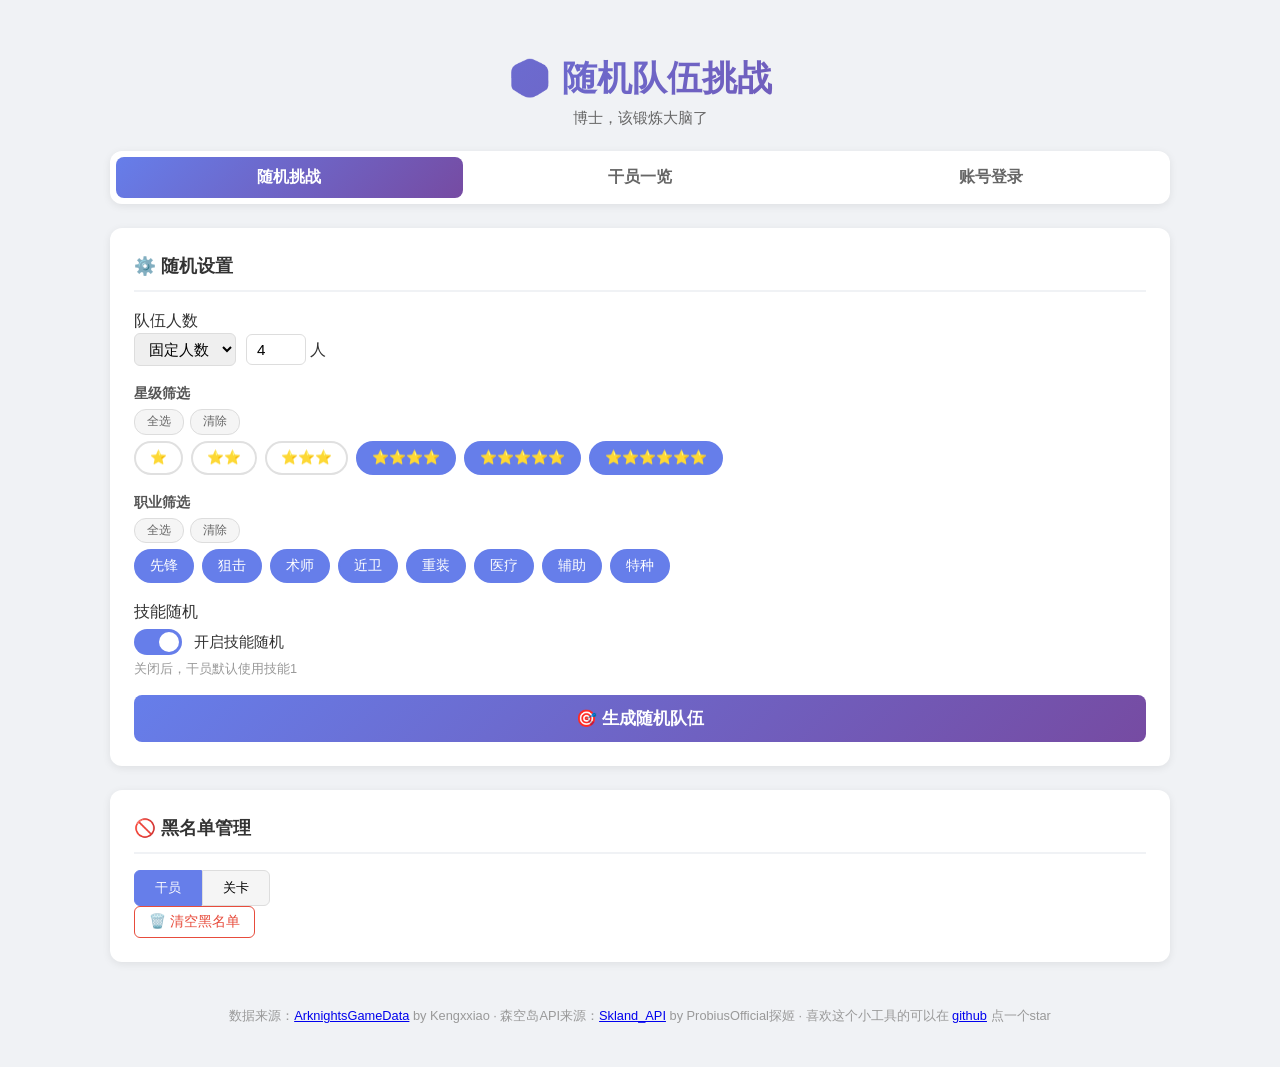
==== commit 64dc0ea7: "增加森空岛登录读取干员数据功能" ====
--- a/public/index.html
+++ b/public/index.html
@@ -3,20 +3,21 @@
 <head>
     <meta charset="UTF-8">
     <meta name="viewport" content="width=device-width, initial-scale=1.0">
-    <title>明日方舟 - 随机队伍挑战</title>
+    <title>明日方舟 - 随机队伍关卡挑战</title>
     <link rel="stylesheet" href="style.css">
 </head>
 <body>
     <div id="app">
         <header>
             <h1>🎲 随机队伍挑战</h1>
-            <p class="subtitle">明日方舟 · 干员随机关卡生成器</p>
+            <p class="subtitle">博士，该锻炼大脑了</p>
         </header>
 
-        <!-- 顶部导航栏 -->
+                <!-- 顶部导航栏 -->
         <nav class="navbar">
             <button class="nav-tab active" data-page="challenge">随机挑战</button>
             <button class="nav-tab" data-page="operators">干员一览</button>
+            <button class="nav-tab" data-page="login">账号登录</button>
         </nav>
 
         <main>
@@ -127,6 +128,7 @@
                         <button class="tab-btn active" data-tab="operators">干员</button>
                         <button class="tab-btn" data-tab="stages">关卡</button>
                     </div>
+                    <button id="clearExcludeBtn" class="btn-clear-exclude">🗑️ 清空黑名单</button>
                     <div id="excludeContent">
                         <!-- 动态渲染 -->
                     </div>
@@ -178,15 +180,83 @@
 
                     <p class="hint" id="opCountHint">加载中...</p>
 
-                    <div id="operatorsGrid" class="operators-grid">
+                                        <div id="operatorsGrid" class="operators-grid">
                         <!-- 动态渲染 -->
+                    </div>
+                </section>
+            </div>
+
+            <!-- ===================== 页面：账号登录 ===================== -->
+            <div class="page" id="page-login">
+                <section class="panel login-panel">
+                    <h2>🔐 森空岛账号登录</h2>
+                    <p class="hint">
+                        登录后，随机池将自动切换为「你实际拥有的干员」。
+                        凭证仅保存在你的浏览器本地，请勿在公共设备上登录。
+                    </p>
+                    <p class="hint2">
+                        本项目不收集任何账号数据，干员box信息仅用于添加随机池。
+                    </p>
+                    <!-- 未登录：登录表单 -->
+                    <div id="loginForm">
+                        <div class="login-tabs">
+                            <button class="login-tab active" data-mode="password">密码登录</button>
+                            <button class="login-tab" data-mode="code">验证码登录</button>
+                        </div>
+
+                        <div class="setting-group">
+                            <label for="loginPhone">手机号</label>
+                            <input type="tel" id="loginPhone" placeholder="请输入手机号" autocomplete="off">
+                        </div>
+
+                        <!-- 密码模式 -->
+                        <div class="setting-group" id="passwordGroup">
+                            <label for="loginPassword">密码</label>
+                            <input type="password" id="loginPassword" placeholder="请输入密码" autocomplete="off">
+                        </div>
+
+                        <!-- 验证码模式 -->
+                        <div class="setting-group" id="codeGroup" style="display:none;">
+                            <label for="loginCode">验证码</label>
+                            <div class="code-row">
+                                <input type="text" id="loginCode" placeholder="请输入验证码" autocomplete="off">
+                                <button id="sendCodeBtn" class="btn-secondary">获取验证码</button>
+                            </div>
+                        </div>
+
+                        <button id="loginBtn" class="btn-primary">登 录</button>
+                        <p class="login-error" id="loginError"></p>
+                    </div>
+
+                    <!-- 已登录：账号信息 -->
+                    <div id="loginStatus" style="display:none;">
+                        <div class="account-info">
+                            <span class="account-label">已登录</span>
+                            <span id="accountName" class="account-name"></span>
+                            <span class="account-badge">✓</span>
+                        </div>
+
+                        <div class="setting-group">
+                            <label>选择角色（随机池将使用该角色拥有的干员）</label>
+                            <div id="characterList" class="character-list">
+                                <!-- 动态渲染 -->
+                            </div>
+                        </div>
+
+                        <div class="setting-group">
+                            <p class="hint" id="ownedCountHint">干员加载中...</p>
+                        </div>
+
+                        <button id="logoutBtn" class="btn-danger">退出登录</button>
                     </div>
                 </section>
             </div>
         </main>
 
         <footer>
-            <p>数据来源：AK-Dataknights · 本地缓存</p>
+            <p>数据来源：<a href="https://github.com/Kengxxiao/ArknightsGameData" target="_blank" rel="noopener">ArknightsGameData</a>
+                 by Kengxxiao · 森空岛API来源：<a href="https://github.com/ProbiusOfficial/Skland_API" target="_blank" rel="noopener">Skland_API</a> by ProbiusOfficial探姬 ·  喜欢这个小工具的可以在 <a href="https://github.com/NagaMao/ArkRandomChallenge" target="_blank" rel="noopener">github</a> 点一个star
+            </p>
         </footer>
     </div>
 
--- a/public/style.css
+++ b/public/style.css
@@ -224,6 +224,11 @@
 .hint {
     font-size: 0.8em;
     color: #999;
+    margin-top: 4px;
+}
+.hint2 {
+    font-size: 0.8em;
+    color: #fc2b47;
     margin-top: 4px;
 }
 
@@ -447,6 +452,38 @@
     }
 }
 
+.exclude-header {
+    display: flex;
+    justify-content: space-between;
+    align-items: center;
+    margin-bottom: 16px;
+    flex-wrap: wrap;
+    gap: 8px;
+}
+
+.exclude-tabs {
+    display: flex;
+    gap: 0;
+    margin-bottom: 0;
+}
+
+.btn-clear-exclude {
+    padding: 6px 14px;
+    background: #fff;
+    color: #e74c3c;
+    border: 1px solid #e74c3c;
+    border-radius: 6px;
+    cursor: pointer;
+    font-size: 0.85em;
+    font-weight: 500;
+    transition: all 0.2s;
+}
+
+.btn-clear-exclude:hover {
+    background: #e74c3c;
+    color: #fff;
+}
+
 /* ===== 干员头像样式 ===== */
 .avatar-wrapper {
     display: flex;
@@ -632,4 +669,154 @@
         width: 52px;
         height: 52px;
     }
+}
+
+/* ===== 登录页面 ===== */
+.login-panel .hint {
+    margin-bottom: 16px;
+}
+
+.login-tabs {
+    display: flex;
+    gap: 0;
+    margin-bottom: 16px;
+}
+
+.login-tab {
+    flex: 1;
+    padding: 8px 20px;
+    border: 1px solid #ddd;
+    background: #f5f5f5;
+    cursor: pointer;
+    font-weight: 500;
+    color: #666;
+}
+
+.login-tab:first-child {
+    border-radius: 6px 0 0 6px;
+}
+
+.login-tab:last-child {
+    border-radius: 0 6px 6px 0;
+}
+
+.login-tab.active {
+    background: #667eea;
+    color: #fff;
+    border-color: #667eea;
+}
+
+.login-panel input {
+    width: 100%;
+    padding: 10px 12px;
+    border: 1px solid #ddd;
+    border-radius: 8px;
+    font-size: 0.95em;
+    margin-top: 4px;
+}
+
+.login-panel input:focus {
+    outline: none;
+    border-color: #667eea;
+}
+
+.code-row {
+    display: flex;
+    gap: 8px;
+    align-items: stretch;
+}
+
+.code-row input {
+    flex: 1;
+}
+
+.code-row .btn-secondary {
+    white-space: nowrap;
+    flex-shrink: 0;
+}
+
+.code-row .btn-secondary:disabled {
+    opacity: 0.6;
+    cursor: not-allowed;
+}
+
+.login-error {
+    color: #e74c3c;
+    font-size: 0.85em;
+    margin-top: 10px;
+    min-height: 1.2em;
+}
+
+.account-info {
+    display: flex;
+    align-items: center;
+    gap: 10px;
+    background: #f0f8f0;
+    border: 1px solid #cdeacd;
+    border-radius: 8px;
+    padding: 10px 16px;
+    margin-bottom: 16px;
+}
+
+.account-label {
+    color: #28a745;
+    font-weight: 600;
+    font-size: 0.9em;
+}
+
+.account-name {
+    font-weight: 600;
+}
+
+.account-badge {
+    margin-left: auto;
+    color: #28a745;
+    font-weight: bold;
+}
+
+.character-list {
+    display: grid;
+    grid-template-columns: repeat(auto-fill, minmax(150px, 1fr));
+    gap: 10px;
+    margin-top: 6px;
+}
+
+.character-item {
+    border: 2px solid #e0e0e0;
+    border-radius: 10px;
+    padding: 12px;
+    cursor: pointer;
+    transition: all 0.2s;
+    background: #fafbff;
+}
+
+.character-item:hover {
+    border-color: #667eea;
+}
+
+.character-item.active {
+    border-color: #667eea;
+    background: #eef1ff;
+}
+
+.char-name {
+    font-weight: 600;
+    font-size: 0.95em;
+    margin-bottom: 4px;
+}
+
+.char-meta {
+    display: flex;
+    align-items: center;
+    gap: 8px;
+    font-size: 0.75em;
+    color: #888;
+}
+
+.char-default {
+    background: #667eea;
+    color: #fff;
+    border-radius: 6px;
+    padding: 0 6px;
+    font-size: 0.9em;
 }
